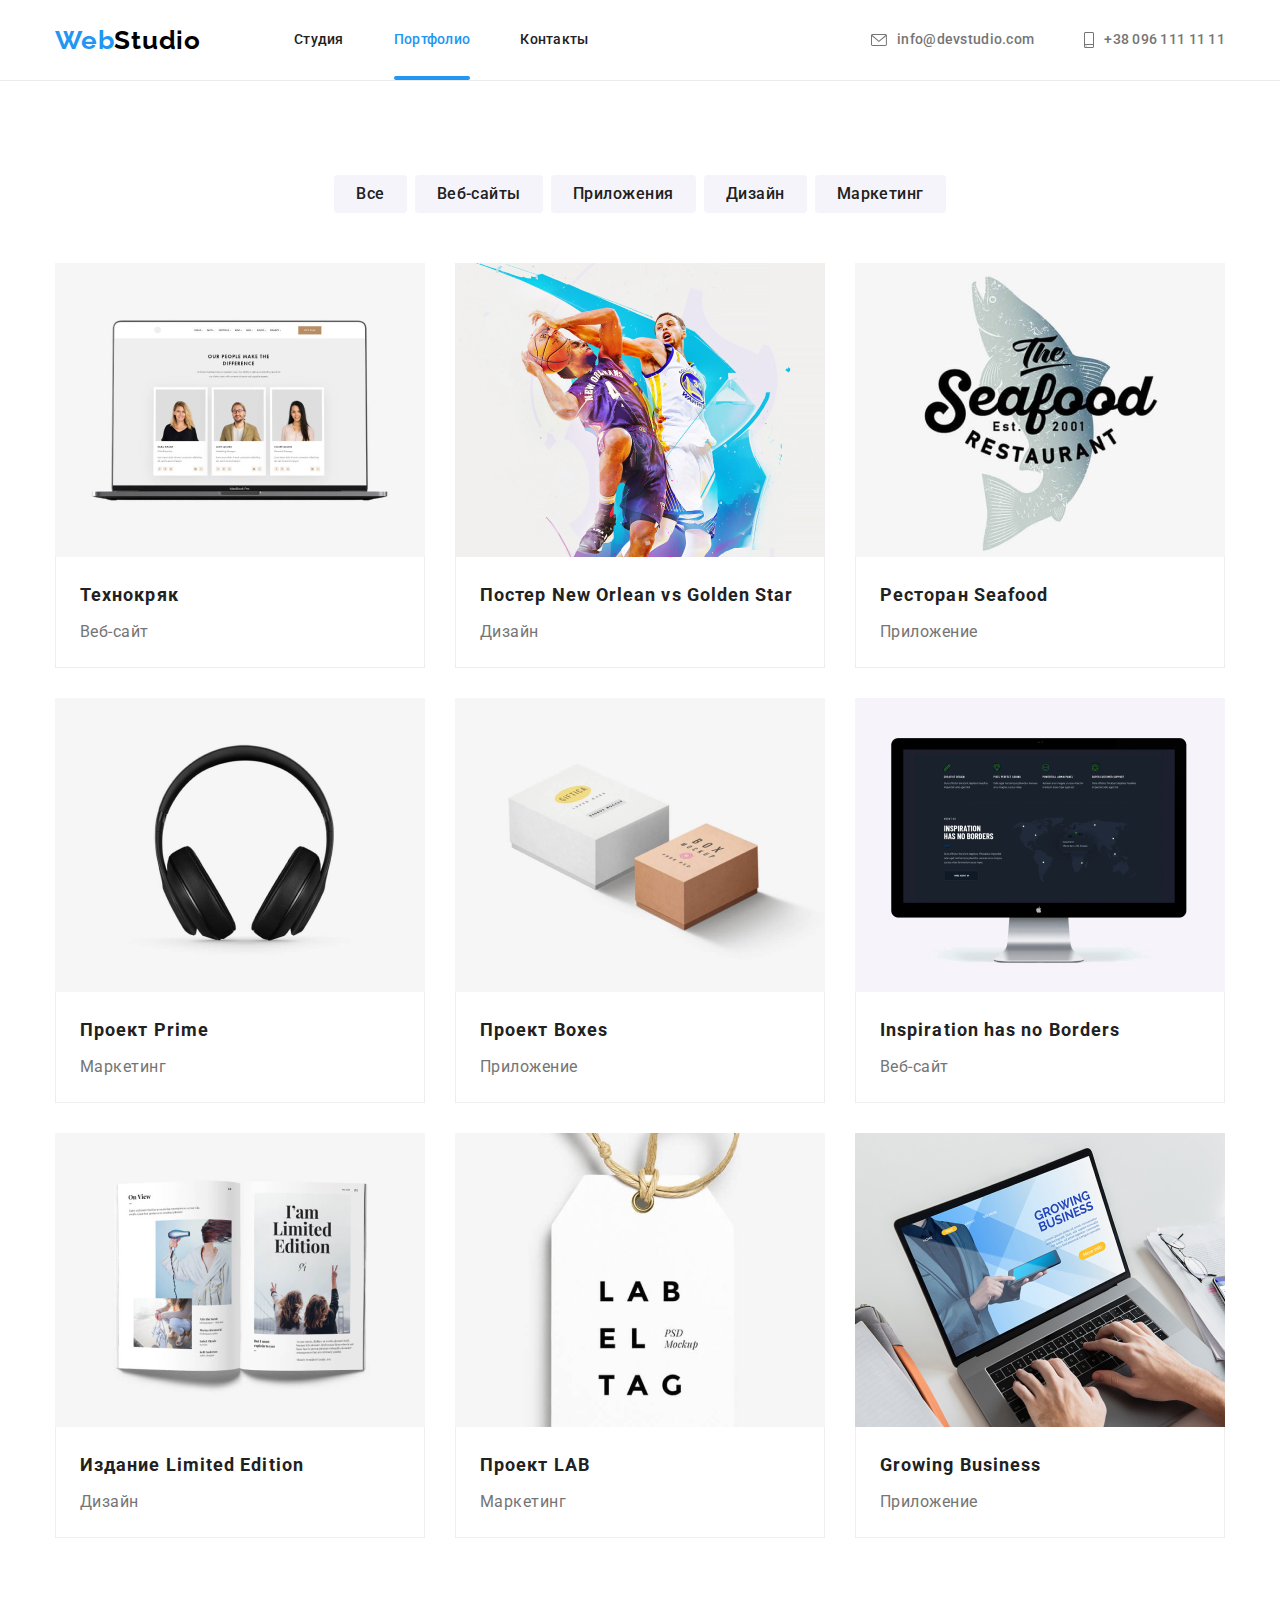
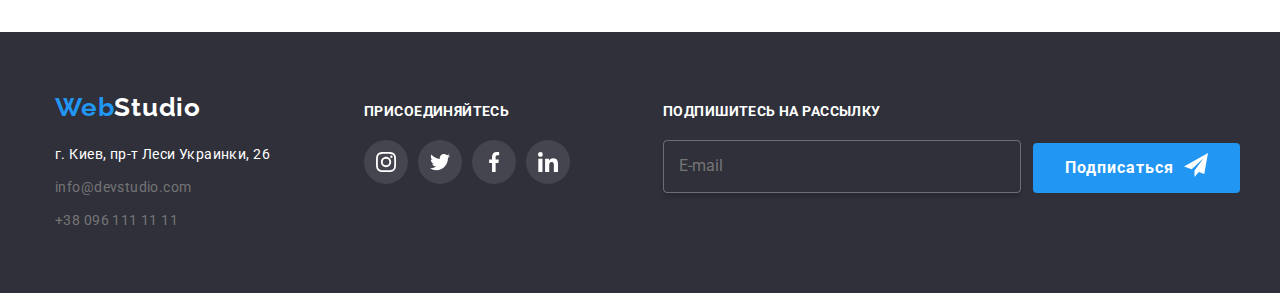
==== portfolio.html @ 4e0dc6c7 "додає файли проекту" ====
<!DOCTYPE html>
<html lang="ru">
<head>
    <meta charset="UTF-8">
    <meta http-equiv="X-UA-Compatible" content="IE=edge">
    <meta name="viewport" content="width=device-width, initial-scale=1.0">
    <title>Портфолио</title>
    <link rel="preconnect" href="https://fonts.gstatic.com">
    <link href="https://fonts.googleapis.com/css2?family=Raleway:wght@700&family=Roboto:wght@400;500;700;900&display=swap" rel="stylesheet">
    <link rel="stylesheet" href="https://cdnjs.cloudflare.com/ajax/libs/modern-normalize/0.6.0/modern-normalize.min.css"/>
    <link rel="stylesheet" href="./css/styles.css">
</head>
<body>
    <!-- Header -->
    <header class="page-header">
        <div class="container">
            <nav class="navigation">
                <a class="logo link" href="./index.html" ><span class="logo-accent">Web</span>Studio</a>
                <ul class="navigation-list list">
                    <li class="item"><a class="navigation-list-link link" href="./index.html" >Студия</a></li>
                    <li class="item"><a class="navigation-list-link link current" href="./portfolio.html" >Портфолио</a></li>
                    <li class="item"><a class="navigation-list-link link" href="#" >Контакты</a></li>
                </ul>
                
            </nav>
            <ul class="contacts-list list">
                <li class="contacts-list-item">
                    <a class="contacts-list-link link" href="mailto:info@devstudio.com" >
                    <svg class="contacts-list-link-icon" width="16px" height="12px">
                        <use href="./images/sprite.svg#icon-envelope"></use>
                    </svg>
                    info@devstudio.com
                    </a>
                </li>
                <li class="contacts-list-item">
                    
                    <a class="contacts-list-link link" href="tel:+380961111111" >
                        <svg class="contacts-list-link-icon" width="10px" height="16px">
                            <use href="./images/sprite.svg#icon-smartphone"></use>
                        </svg>
                        +38 096 111 11 11
                    </a>
                </li>
            </ul>
        </div>
    </header>
    <main>
        <!-- Portfolio -->
        <h1 class="visually-hidden">Портфолио</h1>
        <section class="section">
            <div class="container">
                <ul class="filter-list list">
                    <li class="item"><button class="filter-button" type="button">Все</button></li>
                    <li class="item"><button class="filter-button" type="button">Веб-сайты</button></li>
                    <li class="item"><button class="filter-button" type="button">Приложения</button></li>
                    <li class="item"><button class="filter-button" type="button">Дизайн</button></li>
                    <li class="item"><button class="filter-button" type="button">Маркетинг</button></li>
                </ul>
                <ul class="examples-list list">
                    <li class="examples-list-item">
                        <a href="#" class="example-list-link link">
                            <div class="examples-list-item-image-wraper">
                                <img  class="examples-list-item-image" src="./images/portfolio/tehno.jpg" alt="Экран ноутбука" width="370">
                                <p class="examples-list-item-overlay-text">
                                Технокряк это современная площадка распространения коронавируса. Компании используют эту платформу для цифрового шпионажа и атак на защищённые сервера конкурентов.
                                </p>
                            </div>
                            <div class="text-content">
                                <h2 class="examples-list-item-title">Технокряк</h2>
                                <p class="examples-list-item-text">Веб-сайт</p>
                            </div>
                        </a>
                    </li>
                    <li class="examples-list-item">
                        <a href="#" class="example-list-link link">
                            <div class="examples-list-item-image-wraper">
                                <img class="examples-list-item-image" src="./images/portfolio/poster.jpg" alt="ДВа баскетболиста" width="370">
                                <p class="examples-list-item-overlay-text">
                                    Технокряк это современная площадка распространения коронавируса. Компании используют эту платформу для цифрового шпионажа и атак на защищённые сервера конкурентов.
                                </p>
                            </div>   
                            <div class="text-content">
                                <h2 class="examples-list-item-title">Постер New Orlean vs Golden Star</h2>
                                <p class="examples-list-item-text">Дизайн</p>
                            </div>
                        </a>                         
                    </li>
                        <li class="examples-list-item">
                           <a href="#" class="example-list-link link">
                                <div class="examples-list-item-image-wraper">
                                    <img class="examples-list-item-image" src="./images/portfolio/seafood.jpg" alt="Логотип ресторана" width="370">
                                    <p class="examples-list-item-overlay-text">
                                        Технокряк это современная площадка распространения коронавируса. Компании используют эту платформу для цифрового шпионажа и атак на защищённые сервера конкурентов.
                                    </p>
                                </div>  
                                <div class="text-content">
                                    <h2 class="examples-list-item-title">Ресторан Seafood</h2>
                                    <p class="examples-list-item-text">Приложение</p>  
                                </div>
                           </a>
                        </li>
                        <li class="examples-list-item">
                           <a href="#" class="example-list-link link">
                                <div class="examples-list-item-image-wraper">
                                    <img class="examples-list-item-image" src="./images/portfolio/prime.jpg" alt="Наушники" width="370">
                                    <p class="examples-list-item-overlay-text">
                                        Технокряк это современная площадка распространения коронавируса. Компании используют эту платформу для цифрового шпионажа и атак на защищённые сервера конкурентов.
                                    </p>
                                </div>
                                <div class="text-content">
                                    <h2 class="examples-list-item-title">Проект Prime</h2>
                                    <p class="examples-list-item-text">Маркетинг</p>
                                </div>
                            </a>
                        </li>
                        <li class="examples-list-item">
                            <a href="#" class="example-list-link link">
                                <div class="examples-list-item-image-wraper">
                                    <img class="examples-list-item-image" src="./images/portfolio/boxes.jpg" alt="Две кробки" width="370">
                                    <p class="examples-list-item-overlay-text">
                                        Технокряк это современная площадка распространения коронавируса. Компании используют эту платформу для цифрового шпионажа и атак на защищённые сервера конкурентов.
                                    </p>
                                </div>
                                <div class="text-content">
                                    <h2 class="examples-list-item-title">Проект Boxes</h2>
                                    <p class="examples-list-item-text">Приложение</p>    
                                </div>
                            </a>
                        </li>
                        <li class="examples-list-item">
                            <a href="#" class="example-list-link link">
                                <div class="examples-list-item-image-wraper">
                                    <img class="examples-list-item-image" src="./images/portfolio/inspiration.jpg" alt="Монитор компютера" width="370">
                                    <p class="examples-list-item-overlay-text">
                                        Технокряк это современная площадка распространения коронавируса. Компании используют эту платформу для цифрового шпионажа и атак на защищённые сервера конкурентов.
                                    </p>
                                </div>
                                <div class="text-content">
                                    <h2 class="examples-list-item-title" lang="en">Inspiration has no Borders</h2>
                                    <p class="examples-list-item-text">Веб-сайт</p>  
                                </div>
                           </a>
                        </li>
                        <li class="examples-list-item">
                            <a href="#" class="example-list-link link">
                                <div class="examples-list-item-image-wraper">
                                    <img class="examples-list-item-image" src="./images/portfolio/limited.jpg" alt="Открытый журнал" width="370">
                                    <p class="examples-list-item-overlay-text">
                                    Технокряк это современная площадка распространения коронавируса. Компании используют эту платформу для цифрового шпионажа и атак на защищённые сервера конкурентов.
                                    </p>
                                </div>    
                            <div class="text-content">
                                <h2 class="examples-list-item-title">Издание Limited Edition</h2>
                                <p class="examples-list-item-text">Дизайн</p>   
                            </div>
                           </a>
                        </li>
                        <li class="examples-list-item">
                            <a href="" class="example-list-link link">
                                <div class="examples-list-item-image-wraper">
                                    <img class="examples-list-item-image" src="./images/portfolio/lab.jpg" alt="Бирка" width="370">
                                    <p class="examples-list-item-overlay-text">
                                        Технокряк это современная площадка распространения коронавируса. Компании используют эту платформу для цифрового шпионажа и атак на защищённые сервера конкурентов.
                                    </p>
                                </div>
                            <div class="text-content">
                                <h2 class="examples-list-item-title">Проект LAB</h2>
                                <p class="examples-list-item-text">Маркетинг</p>    
                            </div>
                            </a>
                        </li>
                        <li class="examples-list-item">
                            <a href="#" class="example-list-link link">
                                <div class="examples-list-item-image-wraper">
                                    <img class="examples-list-item-image" src="./images/portfolio/growing.jpg" alt="Человек работает на ноутбуке" width="370">
                                    <p class="examples-list-item-overlay-text">
                                        Технокряк это современная площадка распространения коронавируса. Компании используют эту платформу для цифрового шпионажа и атак на защищённые сервера конкурентов.
                                    </p>
                                </div>
                                <div class="text-content">
                                    <h2 class="examples-list-item-title" lang="en">Growing Business</h2>
                                    <p class="examples-list-item-text">Приложение</p>  
                                </div>
                            </a>
                        </li>
                </ul> 
            </div>
        </section>
    </main>
<!-- Footer -->
<footer class="footer">
    <div class="container">
        <div class="footer-address">
            <a class="logo link" href="./index.html" ><span class="logo-accent">Web</span>Studio</a>
            <address class="contact-information">
                <ul class="contact-information-list list">
                    <li class="item"><a class="contact-information-list-link address link" href="https://goo.gl/maps/SBPvkcsHBhy8aDbb7" target="_blank" rel="noopener noreferrer">г. Киев, пр-т Леси Украинки, 26</a></li>
                    <li class="item"><a class="contact-information-list-link link" href="mailto:info@devstudio.com" >info@devstudio.com</a></li>
                    <li class="item"><a class="contact-information-list-link link" href="tel:+380961111111" >+38 096 111 11 11</a></li>
                </ul>
            </address>
        </div>
    <div class="footer-social">
        <h2 class="footer-social-header">присоединяйтесь</h2>
        <ul class="footer-social-list list">
            <li class="footer-social-list-item">
                <a class="footer-social-list-item-link" href="#">
                    <svg class="footer-social-list-item-link-icon" width="20" height="20">
                        <use href="./images/sprite.svg#icon-instagram"></use>
                    </svg>
                </a>
            </li>
            <li class="footer-social-list-item">
                <a class="footer-social-list-item-link" href="#">
                    <svg class="footer-social-list-item-link-icon" width="20" height="20">
                        <use href="./images/sprite.svg#icon-twitter"></use>
                    </svg>
                </a>
            </li>
            <li class="footer-social-list-item">
                <a class="footer-social-list-item-link" href="#">
                    <svg class="footer-social-list-item-link-icon" width="20" height="20">
                        <use href="./images/sprite.svg#icon-facebook"></use>
                    </svg>
                </a>
            </li>
            <li class="footer-social-list-item">
                <a class="footer-social-list-item-link" href="#">
                    <svg class="footer-social-list-item-link-icon" width="20" height="20">
                        <use href="./images/sprite.svg#icon-linkedin"></use>
                    </svg>
                </a>
            </li>
        </ul>
    </div>
    <form class="footer-form">
        <div class="footer-form-field">
            <label class="footer-form-label">
                <span class="footer-form-label-text">
                    Подпишитесь на рассылку
                </span>
                <input class="footer-form-input" type="text" name="subscribe" placeholder="E-mail">
            </label>
        </div>
        <button class="modal-btn" type="submit">
            <span class="footer-form-btn-text">
                Подписаться
            </span>
            <svg class="footer-form-btn-icon" width="24" height="24">
                <use href="./images/sprite.svg#icon-send"></use>
            </svg>
        </button>
    </form>
    </div>
</footer>
</body>
</html>
---- css/styles.css ----
/* accent color #2196F3  */
/* headings color #212121 */
/* main text color #757575 */
/* secondary background color #F5F4FA */
/* primary background color #FFFFFF */
/* logo font Raleway  700
Oleo Script 400 */
/* main font Roboto */
/* font weight 400, 500, 700, 900 */
/* font-family: 'Raleway', sans-serif;
font-family: 'Roboto', sans-serif; */
/* button hover color #188CE8 */
:root {
    --background-color: #FFFFFF;
    --secondary-background-color: #F5F4FA;
    --main-text-color: #757575;
    --secondary-text-color: #212121;
    --accent-color: #2196F3;
    --footer-color: #2F303A;
    --filter-button-color: #F5F4FA;
    --button-accent-color: #188CE8;
    --logo-black-color: #000000;
    --header-border-color: #ECECEC;
    --portfolio-border-color: #EEEEEE;
    --social-links-color: #AFB1B8;
    --main-font: "Roboto", sans-serif;
    --logo-font: "Raleway", sans-serif;
    --transiton-function: cubic-bezier(0.4, 0, 0.2, 1);
    --transition-time: 250ms;
}

h1,
h2,
h3,
h4,
h5,
h6,
p {
  margin-top: 0;
  margin-bottom: 0;
}

ul,
ol {
  margin-top: 0;
  margin-bottom: 0;
  padding-left: 0;
}

.list {
    list-style: none;
}

.link {
    text-decoration: none;
}

body {
    background-color: var(--background-color);
    color: var(--main-text-color);
    font-family: var(--main-font);
}

.container {
    margin-left: auto;
    margin-right: auto;
    width: 1200px;
    padding-left: 15px;
    padding-right: 15px;
}

.visually-hidden {
    position: absolute;
    width: 1px;
    height: 1px;
    margin: -1px;
    border: 0;
    padding: 0;
    
    white-space: nowrap;
    clip-path: inset(100%);
    clip: rect(0 0 0 0);
    overflow: hidden;
  }
 
/* ============= COMPONENTS ============= */

.section-title {
    color: var(--secondary-text-color);
    font-family: Roboto;
    font-size: 36px;
    line-height: 1.17;
    letter-spacing: 0.03em;
    text-align: center;
 }

 .section {
     padding-top: 94px;
     padding-bottom: 94px;
 }

/* ============= END COMPONENTS ============= */

/* ============= HEADER ============= */

.page-header {
    border-bottom: 1px solid var(--header-border-color);
}

.page-header > .container {
    display:flex;
    align-items: center;
}

.page-header .navigation {
    display: flex;
    align-items: center;
}

.logo {
    margin-right: 93px;

    color: var(--logo-black-color);
    font-family: var(--logo-font);
    font-size: 26px;
    font-weight: 700;
    line-height: 1.19;
    letter-spacing: 0.03em;
}

.logo-accent {
    color: var(--accent-color);
}

.navigation-list {
    display: flex;
}

.navigation-list > .item:not(:last-child) {
    margin-right: 50px;
}

.navigation-list-link {
    position: relative;
    display: block;
    padding-top: 32px;
    padding-bottom: 32px;

    color:var(--secondary-text-color);

    font-size: 14px;
    font-weight: 500;
    line-height: 1.14;
    letter-spacing: 0.02em;

    transition: color var(--transition-time) var(--transiton-function);
}

.navigation-list-link.current {
    color: var(--accent-color);
}

.navigation-list-link.current::after {
    content: "";
    position: absolute;
    bottom: 0;
    display: block;
    width: 100%; 
    height: 4px;
    border-radius: 2px;

    background-color: var(--accent-color);
}

.navigation-list-link:hover,
.navigation-list-link:focus {
    color: var(--accent-color);
}

.contacts-list {
    display: flex;
    margin-top: 32px;
    margin-bottom: 32px;
    margin-left: auto;
}

.contacts-list-item:not(:last-child) {
    margin-right: 50px;

    color: var(--main-text-color);
}

.contacts-list-link-icon {
    margin-right: 10px;
    
    fill: currentColor;
}


.contacts-list-link {
    display: flex;
    align-items: center;
    justify-content: center;

    color: var(--main-text-color);
    font-size: 14px;
    font-weight: 500;
    line-height: 1.14;
    letter-spacing: 0.02em; 

    transition: color var(--transition-time) var(--transiton-function);
}

.contacts-list-link:hover,
.contacts-list-link:focus {
    color: var(--accent-color);
}

/* ============= END HEADER ============= */

/* ============= HERO ============= */

.hero {
    padding-top: 200px;
    padding-bottom: 200px;
    height: 600px;
    max-width: 1600px;
    margin-left: auto;
    margin-right: auto;
    
    background-image: linear-gradient(
        to right,
        rgba(47, 48, 58, 0.4),
        rgba(47, 48, 58, 0.4)
        ),
        url(../images/hero.jpg);
    background-position: center;
    background-color: rgba(196, 196, 196, 1);
    background-size: cover;
    text-align: center;
}

.hero-title {
    margin-bottom: 30px;

    text-transform: uppercase;
    color: var(--background-color);
    font-size: 44px;
    font-weight: 900;
    line-height: 1.36;
    letter-spacing: 0.06em;
}

.modal-btn {
    border: 0;
    border-radius: 4px;
    padding: 10px 32px;
    min-width: 200px;

    color: var(--background-color);
    background-color: var(--accent-color);
    font-family: var(--main-font);
    font-size: 16px;
    font-weight: 700;
    line-height: 1.88;
    letter-spacing: 0.06em;
    text-align: center;
 
    cursor: pointer;

    transition: background-color var(--transition-time) var(--transiton-function);
}

.modal-btn:hover,
.modal-btn:focus {
    background-color: var(--button-accent-color); 
}

/* ============= END HERO ============= */

/* ============= VALUES ============= */

.values {
    padding-top: 125px;
}

.values-list {
    display: flex;
}

.values-list > .item:not(:last-child) {
    margin-right: 30px;
}

.value-list-item-icon-block {
    display: flex;
    align-items: center;
    justify-content: center;
    width: 270px;
    height: 120px;
    margin-bottom: 30px;
    border-radius: 4px;

    background-color: var(--secondary-background-color);
}

.values-list-title {
    margin-bottom: 10px;

    color: var(--secondary-text-color);
    font-size: 14px;
    line-height: 1.14;
    letter-spacing: 0.03em;
}

.values-list-text {
    font-size: 14px;
    line-height: 1.71;
    letter-spacing: 0.03em;
}

/* ============= END VALUES ============= */

/* ============= ACTIVITY ============= */
.activity {
    padding-top: 0;
}

.activity .section-title {
    margin-bottom: 50px;
}

.activity-list {
    display:flex;
}

.activity-list > .item {
    position: relative;
} 

.activity-list > .item:not(:last-child) {
    margin-right: 30px;
}

.activity .image {
    display: block;
}

.activity-list-item-text-container {
    position: absolute;
    bottom: 0;
    display: flex;
    align-items: center;
    justify-content: center;
    width: 100%;
    height: 70px;

    background-color: rgba(47, 48, 58, 0.8);
}

.activity-list-item-text {
    color: var(--background-color);
    font-size: 14px;
    font-weight: 700;
    line-height: 1.14em;
    letter-spacing: 0.03em;
    text-align: center;
    text-transform: uppercase;
}

/* ============= END ACTIVITY ============= */

/* ============= TEAM ============= */

.team {
    background-color: var(--secondary-background-color);
}

.team  .section-title {
    margin-bottom: 50px;
}

.team-list {
    display: flex;
}

.team-list-item {
    border-radius: 0px 0px 4px 4px;
    background-color: var(--background-color);

    box-shadow: 0px 1px 3px rgba(0, 0, 0, 0.12), 0px 1px 1px rgba(0, 0, 0, 0.14), 0px 2px 1px rgba(0, 0, 0, 0.2);
}

.team-list-item .text-content {
    padding: 30px 32px;
}

.team-list-item:not(:last-child) {
    margin-right: 30px;
}

.team-list-item-image {
    display: block;
}

.team-list-item-title {
    margin-bottom: 10px;

    color: var(--secondary-text-color);
    font-size: 16px;
    font-weight: 500;
    line-height: 1.19;
    letter-spacing: 0.03em;
    text-align: center;
}

.team-list-item-text {
    margin-bottom: 16px;

    font-size: 16px;
    line-height: 1.19;
    letter-spacing: 0.03em;
    text-align: center;
}

.social-list {
    display: flex;
    justify-content: space-between;
}

.social-list-item-link {
    display: flex;
    align-items: center;
    justify-content: center;
    width: 44px;
    height: 44px;
    border-radius: 50%;

    background-color: var(--background-color);

    transition: background-color var(--transition-time) var(--transiton-function);
}

.social-list-item-link:hover,
.social-list-item-link:focus {
    background-color: var(--accent-color);
}

.social-list-item-link-icon {
    fill: var(--social-links-color);

    transition: fill var(--transition-time) var(--transiton-function);
}

.social-list-item-link:hover .social-list-item-link-icon,
.social-list-item-link:focus .social-list-item-link-icon {
    fill: var(--background-color);
}

/* ============= END TEAM ============= */

/* ============= CUSTOMERS ============= */

.customers .section-title {
    margin-bottom: 50px;
}

.customers-list {
    display: flex;

}

.customers-list-item:not(:last-child) {
    margin-right: 30px;
}

.customers-list-item-link {
    display: flex;
    align-items: center;
    justify-content: center;
    width: 170px;
    height: 92px;
    border: 1px solid var(--social-links-color);
    border-radius: 4px;

    transition: border var(--transition-time) var(--transiton-function);
}

.customers-list-item-link:hover,
.customers-list-item-link:focus {
    border: 1px solid var(--accent-color);
}

.customers-list-item-link-icon {
    fill:var(--social-links-color);

    transition: fill var(--transition-time) var(--transiton-function);
}

.customers-list-item-link:hover .customers-list-item-link-icon,
.customers-list-item-link:focus .customers-list-item-link-icon {
    fill:var(--accent-color);
}

/* ============= END CUSTOMERS ============= */

/* ============= PORTFOLIO ============= */

.filter-list {
    display: flex;
    justify-content: center;
    margin-bottom: 50px;
}

.filter-list > .item:not(:last-child) {
    margin-right: 8px;
}

.filter-button {
    padding: 6px 22px;
    border: 0px;
    border-radius: 4px;

    font-family: var(--main-font);
    color: var(--secondary-text-color);
    background-color: var(--filter-button-color);
    box-shadow: none;
    font-size: 16px;
    font-weight: 500;
    line-height: 1.63;
    letter-spacing: 0.03em;
    text-align: center;
    cursor:pointer;

    transition: color .examples-list-item-overlay,
    background-color var(--transition-time) var(--transiton-function),
    box-shadow var(--transition-time) var(--transiton-function);
}

.filter-button:hover,
.filter-button:focus {
    color: var(--background-color);
    background-color: var(--accent-color);
    box-shadow: 0px 2px 2px 0px rgba(0, 0, 0, 0.12),
    0px 1px 2px 0px rgba(0, 0, 0, 0.08),
    0px 3px 1px 0px rgba(0, 0, 0, 0.1);
}

.examples-list {
    display: flex;
    flex-wrap: wrap;
    margin: -15px;
}

.examples-list-item {
    margin: 15px;
    box-shadow: none;
    /* flex-basis: calc((100%-60px)/3); */

    transition: box-shadow var(--transition-time) var(--transiton-function);
}

.examples-list-item:hover,
.examples-list-item:focus {
    box-shadow: 1px 4px 6px 0px rgba(0, 0, 0, 0.16),
    0px 4px 4px 0px rgba(0, 0, 0, 0.06),
    0px 1px 1px 0px rgba(0, 0, 0, 0.12);
}

.examples-list-item:hover .examples-list-item-overlay-text,
.examples-list-item:focus .examples-list-item-overlay-text {
    transform:translateY(0);
}

.example-list-link {
    color:inherit;
}

.examples-list-item-image-wraper {
    position: relative;

    overflow: hidden;
}

.examples-list-item .text-content {
    padding: 20px 24px;
    border-right: 1px solid var(--portfolio-border-color);
    border-bottom: 1px solid var(--portfolio-border-color);
    border-left: 1px solid var(--portfolio-border-color); 
}

.examples-list-item-image {
    display: block;
}

.examples-list-item-title {
    margin-bottom: 4px;

    color: var(--secondary-text-color);
    font-size: 18px;
    line-height: 2;
    letter-spacing: 0.06em;
}

.examples-list-item-text {
    font-size: 16px;
    line-height: 1.88;
    letter-spacing: 0.03em;
 }

 .examples-list-item-overlay {
     position: absolute;
     right: 0;
     bottom: 0;
     height: 100%;
     width:100%;
     padding:63px 24px;

     background-color: rgba(33, 150, 243, 0.9);
     ;

     transform: translateY(100%);

     transition: transform var(--transition-time) var(--transiton-function);
 }

 .examples-list-item-overlay-text {
    position: absolute;
    right: 0;
    bottom: 0;
    height: 100%;
    width:100%;
    padding-top: 63px;
    padding-left: 24px;
    padding-right: 24px;
    overflow: auto;

    color: var(--background-color);
    font-size: 18px;
    line-height: 1.56em;
    letter-spacing: 0.03em;
    background-color: rgba(33, 150, 243, 0.9);

    transform: translateY(100%);
    transition: transform var(--transition-time) var(--transiton-function);
 }

/* ============= END PORTFOLIO ============= */

/* ============= FOOTER ============= */

.footer {
    padding-top: 60px;
    padding-bottom: 60px;

    background-color: var(--footer-color);
}

.footer .logo {
    display: block;
    margin-bottom: 20px;

    color: var(--background-color);
}

.contact-information-list > .item.item:not(:last-child) {
    margin-bottom: 9px;
}

.contact-information-list-link {
    color: var(--main-text-color);
    font-style: normal;
    font-size: 14px;
    line-height: 1.71;
    letter-spacing: 0.03em;

    /* check */
    transition: color var(--transition-time) var(--transiton-function);
}

.contact-information-list-link.address {
    color: var(--background-color);
}

.contact-information-list-link:hover,
.contact-information-list-link:focus {
    color: var(--accent-color);
}

.footer > .container {
    display: flex;
    align-items: baseline;
}

.footer-address {
    margin-right: 70px;
}

.footer-social { 
    margin-right: 93px;
}

.footer-social-header{
    margin-bottom: 20px;

    font-family: var(--main-font);
    font-family: Roboto;
    font-size: 14px;
    line-height: 1.14em;
    letter-spacing: 0.03em;
    color: var(--background-color);

    text-transform: uppercase;
}

.footer-social-list {
    display: flex;
}

.footer-social-list-item:not(:last-child) {
    margin-right: 10px;
}

.footer-social-list-item-link {
    display: flex;
    align-items: center;
    justify-content: center;
    width: 44px;
    height: 44px;
    border-radius: 50%;

    background-color: rgba(255, 255, 255, 0.1);

    transition: background-color var(--transition-time) var(--transiton-function);
}

.footer-social-list-item-link:hover,
.footer-social-list-item-link:active {
    background-color: var(--accent-color);
}

.footer-social-list-item-link-icon {
    fill: var(--background-color);
}

.footer-form {
    display: flex;
    align-items: flex-end;
}

.footer-form-field {
    margin-right: 12px;
}

.footer-form-label-text {
    display: block;
    margin-bottom: 20px;

    color: var(--background-color);
    font-family: inherit;
    font-size: 14px;
    font-weight: 700;
    line-height: 1.14em;
    letter-spacing: 0.03em;
    text-transform: uppercase;
}

.footer-form-input {
    color: rgba(255, 255, 255, 0.6);
    display: block;
    width: 358px;
    border: 1px solid rgba(255, 255, 255, 0.3);
    border-radius: 4px;
    padding: 16px 15px;

    box-shadow: 0px 4px 4px 0px rgba(0, 0, 0, 0.15);

    background-color: rgba(33, 150, 243, 0);
}

.footer-form-input:placeholder {
    color: rgba(255, 255, 255, 0.6);

    font-family: inherit;
    font-size: 16px;
    font-weight: 400;
    line-height: 1.25em;
    letter-spacing: 0.03em;
}

.footer-form .modal-btn {
    display: flex;
}

.footer-form-btn-text {
    margin-right: 10px;
}

.footer-form-btn-icon {
    fill: var(--background-color);
}


/* ============= END FOOTER ============= */

/* ============= BACKDROP ============= */
.backdrop {
    
    position: fixed;
    bottom: 0;
    right: 0;
    width: 100%;
    height: 100%;

    background-color: rgba(0, 0, 0, 0.2);
    opacity: 1;

    transition: opacity var(--transition-time) var(--transiton-function),
    visibility var(--transition-time) var(--transiton-function);
}

.backdrop.is-hidden {
    opacity: 0;
    visibility: hidden;
    pointer-events: none;
}

.backdrop.is-hidden .modal {
    transform: translate(50%, 50%) scale(1.1);
}

.modal {
    position: absolute;
    bottom: 50%;
    right: 50%;
    height: 581px;
    width: 528px;
    border-radius: 4px;
    padding: 40px;

    background: var(--background-color);

    transform: translate(50%, 50%) scale(1); 
    transition: transform var(--transition-time) var(--transiton-function);
}

.modal-close-btn {
    position: absolute;
    top: 8px;
    right: 8px;
    display: flex;
    align-items: center;
    justify-content: center;
    height: 30px;
    width: 30px;
    border-radius: 50%;
    cursor: pointer;

    background-color: var(--background-color);
    border: 1px solid rgba(0, 0, 0, 0.1);
}

.modal-close-btn-icon {
    fill: var(--logo-black-color);
    transition: fill var(--transition-time) var(--transiton-function);
}

.modal-close-btn:hover .modal-close-btn-icon,
.modal-close-btn:focus .modal-close-btn-icon {
    fill:var(--accent-color);
}

.modal-title {
    margin-bottom: 12px;

    font-size: 20px;
    line-height: 1.15em;
    letter-spacing: 0.03em;
    text-align: center;
    color: var(--secondary-text-color);
}

.modal-form {
    display: flex;
    flex-direction: column;
}

.modal-form-field:not(:last-child) {
    margin-bottom: 10px;
}

.modal-form-field:last-child {
    margin-bottom: 20px;
}

.modal-form-label {
    margin-bottom: 4px;

    color: var(--main-text-color);
    font-size: 12px;
    line-height: 1.17em;
    letter-spacing: 0.01em;
}

.modal-form-input-wrapper {
    position: relative;
}


.modal-form-field-icon {
    position: absolute;
    left: 12px;
    top: 50%;
    transform: translateY(-50%);

    fill: #212121;

    transition: fill var(--transition-time) var(--transiton-function);
}

.modal-form-input {
    width: 100%;
    height: 40px; 
    border: 1px solid rgba(33, 33, 33, 0.2);
    border-radius: 4px;
    padding-left: 42px;
    transition: border var(--transition-time) var(--transiton-function);
}

.modal-form-input:focus {
    border: 1px solid var(--accent-color);
    outline: none;
}

.modal-form-input:focus + .modal-form-field-icon {
    fill: var(--accent-color);
}

.modal-form-message {
    resize: none;
    width: 100%;
    height: 120px;
    border: 1px solid rgba(33, 33, 33, 0.2);
    border-radius: 4px;
    padding: 12px 16px;

    transition: border var(--transition-time) var(--transiton-function);
}

.modal-form-message::placeholder {
    font-size: 14px;
    line-height: 1.14em;
    letter-spacing: 0.01em;
}

.modal-form-message:focus {
    border: 1px solid var(--accent-color);
    outline: none;
}

.modal-form-checkbox-field {
    margin-bottom: 20px;
}

.modal-form-checkbox-label {
    font-size: 14px;
    line-height: 1.71em;
    letter-spacing: 0.03em;
}


.modal-form-checkbox-label::before {
    content: "";
    display: inline-block;
    vertical-align: middle;
    width: 16px;
    height: 15px;
    border: 2px solid var(--secondary-text-color);
    border-radius: 4px;
    margin-right: 7px;

    transition: border var(--transition-time) var(--transiton-function);
}

.modal-form-input-checkbox:focus + .modal-form-checkbox-label::before {
    border: 2px solid var(--accent-color);
}

.modal-form-checkbox-label-link {
    color: var(--accent-color);
    font-size: inherit;
    line-height: inherit;
    letter-spacing: inherit;
}

.modal-form-input-checkbox:checked + .modal-form-checkbox-label::before {
    border: none;
    background-color: var(--accent-color);
    background-image: url(../images/icon-check.svg);
}

.modal-form > .modal-btn {
    align-self: center;
}




/* ============= END BACKDROP ============= */
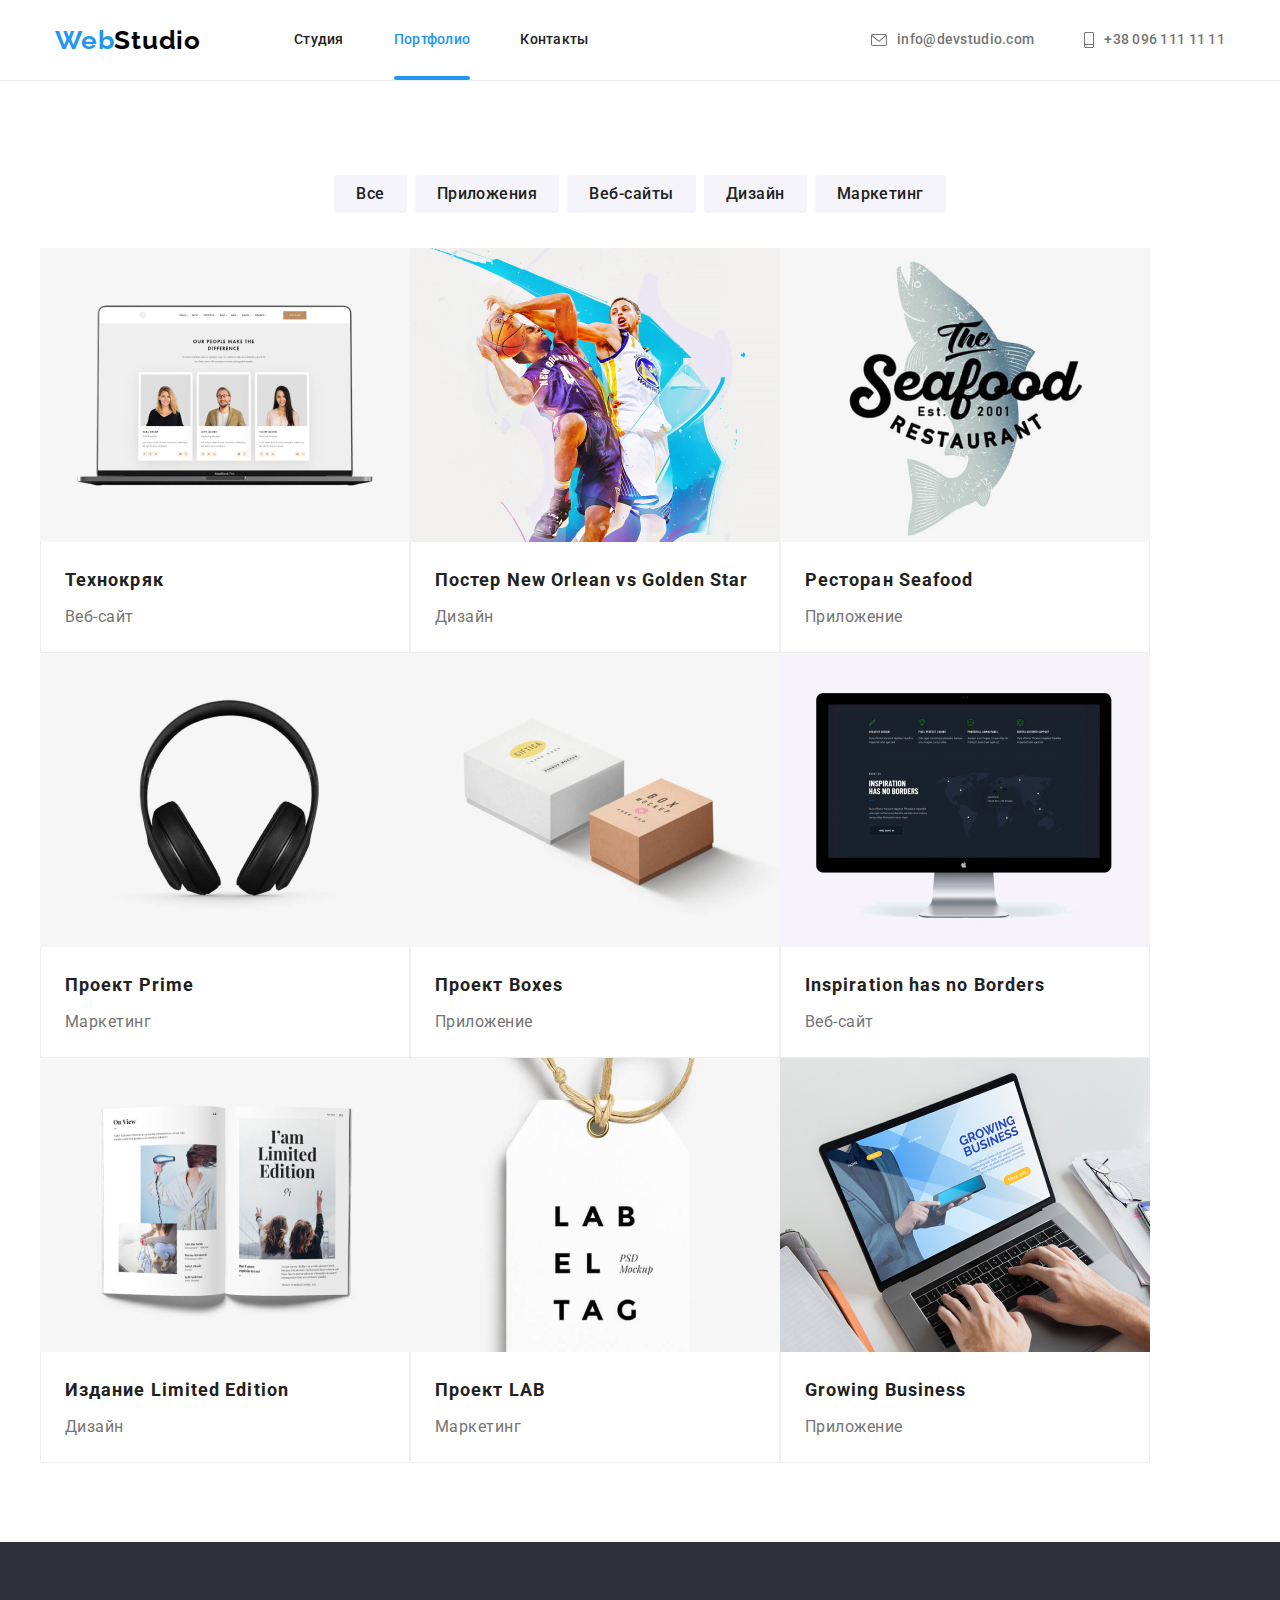
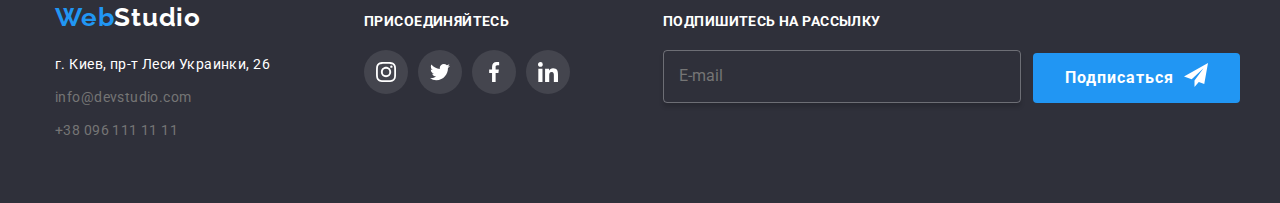
==== commit faa23e37: "додає назви класів за методологією ВЕМ" ====
--- a/portfolio.html
+++ b/portfolio.html
@@ -8,34 +8,34 @@
     <link rel="preconnect" href="https://fonts.gstatic.com">
     <link href="https://fonts.googleapis.com/css2?family=Raleway:wght@700&family=Roboto:wght@400;500;700;900&display=swap" rel="stylesheet">
     <link rel="stylesheet" href="https://cdnjs.cloudflare.com/ajax/libs/modern-normalize/0.6.0/modern-normalize.min.css"/>
-    <link rel="stylesheet" href="./css/styles.css">
+    <link rel="stylesheet" href="./css/main.min.css">
 </head>
 <body>
     <!-- Header -->
-    <header class="page-header">
+    <header class="header">
         <div class="container">
-            <nav class="navigation">
-                <a class="logo link" href="./index.html" ><span class="logo-accent">Web</span>Studio</a>
-                <ul class="navigation-list list">
-                    <li class="item"><a class="navigation-list-link link" href="./index.html" >Студия</a></li>
-                    <li class="item"><a class="navigation-list-link link current" href="./portfolio.html" >Портфолио</a></li>
-                    <li class="item"><a class="navigation-list-link link" href="#" >Контакты</a></li>
+            <nav class="header__navigation">
+                <a class="logo link" href="./index.html" ><span class="logo__accent">Web</span>Studio</a>
+                <ul class="menu list">
+                    <li class="menu__item"><a class="menu__link link" href="./index.html" >Студия</a></li>
+                    <li class="menu__item"><a class="menu__link link menu_current" href="./portfolio.html" >Портфолио</a></li>
+                    <li class="menu__item"><a class="menu__link link" href="#" >Контакты</a></li>
                 </ul>
                 
             </nav>
-            <ul class="contacts-list list">
-                <li class="contacts-list-item">
-                    <a class="contacts-list-link link" href="mailto:info@devstudio.com" >
-                    <svg class="contacts-list-link-icon" width="16px" height="12px">
+            <ul class="contacts header__contacts list">
+                <li class="contacts__item">
+                    <a class="contacts__link link" href="mailto:info@devstudio.com" >
+                    <svg class="contacts__icon" width="16px" height="12px">
                         <use href="./images/sprite.svg#icon-envelope"></use>
                     </svg>
                     info@devstudio.com
                     </a>
                 </li>
-                <li class="contacts-list-item">
+                <li class="contacts__item">
                     
-                    <a class="contacts-list-link link" href="tel:+380961111111" >
-                        <svg class="contacts-list-link-icon" width="10px" height="16px">
+                    <a class="contacts__link link" href="tel:+380961111111" >
+                        <svg class="contacts__icon" width="10px" height="16px">
                             <use href="./images/sprite.svg#icon-smartphone"></use>
                         </svg>
                         +38 096 111 11 11
@@ -49,137 +49,137 @@
         <h1 class="visually-hidden">Портфолио</h1>
         <section class="section">
             <div class="container">
-                <ul class="filter-list list">
-                    <li class="item"><button class="filter-button" type="button">Все</button></li>
-                    <li class="item"><button class="filter-button" type="button">Веб-сайты</button></li>
-                    <li class="item"><button class="filter-button" type="button">Приложения</button></li>
-                    <li class="item"><button class="filter-button" type="button">Дизайн</button></li>
-                    <li class="item"><button class="filter-button" type="button">Маркетинг</button></li>
+                <ul class="filter list">
+                    <li class="filter__item"><button class="filter__button" type="button">Все</button></li>
+                    <li class="filter__item"><button class="filter__button" type="button">Приложения</button></li>
+                    <li class="filter__item"><button class="filter__button" type="button">Веб-сайты</button></li>
+                    <li class="filter__item"><button class="filter__button" type="button">Дизайн</button></li>
+                    <li class="filter__item"><button class="filter__button" type="button">Маркетинг</button></li>
                 </ul>
-                <ul class="examples-list list">
-                    <li class="examples-list-item">
-                        <a href="#" class="example-list-link link">
-                            <div class="examples-list-item-image-wraper">
-                                <img  class="examples-list-item-image" src="./images/portfolio/tehno.jpg" alt="Экран ноутбука" width="370">
-                                <p class="examples-list-item-overlay-text">
+                <ul class="examples list">
+                    <li class="card">
+                        <a href="#" class="card__link link">
+                            <div class="card__wraper">
+                                <img  class="card__image" src="./images/portfolio/tehno.jpg" alt="Экран ноутбука" width="370">
+                                <p class="card__overlay">
                                 Технокряк это современная площадка распространения коронавируса. Компании используют эту платформу для цифрового шпионажа и атак на защищённые сервера конкурентов.
                                 </p>
                             </div>
-                            <div class="text-content">
-                                <h2 class="examples-list-item-title">Технокряк</h2>
-                                <p class="examples-list-item-text">Веб-сайт</p>
+                            <div class="card__content">
+                                <h2 class="card__title">Технокряк</h2>
+                                <p class="card__text">Веб-сайт</p>
                             </div>
                         </a>
                     </li>
-                    <li class="examples-list-item">
-                        <a href="#" class="example-list-link link">
-                            <div class="examples-list-item-image-wraper">
-                                <img class="examples-list-item-image" src="./images/portfolio/poster.jpg" alt="ДВа баскетболиста" width="370">
-                                <p class="examples-list-item-overlay-text">
+                    <li class="card">
+                        <a href="#" class="card__link link">
+                            <div class="card__wraper">
+                                <img class="card__image" src="./images/portfolio/poster.jpg" alt="ДВа баскетболиста" width="370">
+                                <p class="card__overlay">
                                     Технокряк это современная площадка распространения коронавируса. Компании используют эту платформу для цифрового шпионажа и атак на защищённые сервера конкурентов.
                                 </p>
                             </div>   
-                            <div class="text-content">
-                                <h2 class="examples-list-item-title">Постер New Orlean vs Golden Star</h2>
-                                <p class="examples-list-item-text">Дизайн</p>
+                            <div class="card__content">
+                                <h2 class="card__title">Постер New Orlean vs Golden Star</h2>
+                                <p class="card__text">Дизайн</p>
                             </div>
                         </a>                         
                     </li>
-                        <li class="examples-list-item">
-                           <a href="#" class="example-list-link link">
-                                <div class="examples-list-item-image-wraper">
-                                    <img class="examples-list-item-image" src="./images/portfolio/seafood.jpg" alt="Логотип ресторана" width="370">
-                                    <p class="examples-list-item-overlay-text">
+                        <li class="card">
+                           <a href="#" class="card__link link">
+                                <div class="card__wraper">
+                                    <img class="card__image" src="./images/portfolio/seafood.jpg" alt="Логотип ресторана" width="370">
+                                    <p class="card__overlay">
                                         Технокряк это современная площадка распространения коронавируса. Компании используют эту платформу для цифрового шпионажа и атак на защищённые сервера конкурентов.
                                     </p>
                                 </div>  
-                                <div class="text-content">
-                                    <h2 class="examples-list-item-title">Ресторан Seafood</h2>
-                                    <p class="examples-list-item-text">Приложение</p>  
+                                <div class="card__content">
+                                    <h2 class="card__title">Ресторан Seafood</h2>
+                                    <p class="card__text">Приложение</p>  
                                 </div>
                            </a>
                         </li>
-                        <li class="examples-list-item">
-                           <a href="#" class="example-list-link link">
-                                <div class="examples-list-item-image-wraper">
-                                    <img class="examples-list-item-image" src="./images/portfolio/prime.jpg" alt="Наушники" width="370">
-                                    <p class="examples-list-item-overlay-text">
-                                        Технокряк это современная площадка распространения коронавируса. Компании используют эту платформу для цифрового шпионажа и атак на защищённые сервера конкурентов.
-                                    </p>
-                                </div>
-                                <div class="text-content">
-                                    <h2 class="examples-list-item-title">Проект Prime</h2>
-                                    <p class="examples-list-item-text">Маркетинг</p>
-                                </div>
-                            </a>
-                        </li>
-                        <li class="examples-list-item">
-                            <a href="#" class="example-list-link link">
-                                <div class="examples-list-item-image-wraper">
-                                    <img class="examples-list-item-image" src="./images/portfolio/boxes.jpg" alt="Две кробки" width="370">
-                                    <p class="examples-list-item-overlay-text">
-                                        Технокряк это современная площадка распространения коронавируса. Компании используют эту платформу для цифрового шпионажа и атак на защищённые сервера конкурентов.
-                                    </p>
-                                </div>
-                                <div class="text-content">
-                                    <h2 class="examples-list-item-title">Проект Boxes</h2>
-                                    <p class="examples-list-item-text">Приложение</p>    
-                                </div>
-                            </a>
-                        </li>
-                        <li class="examples-list-item">
-                            <a href="#" class="example-list-link link">
-                                <div class="examples-list-item-image-wraper">
-                                    <img class="examples-list-item-image" src="./images/portfolio/inspiration.jpg" alt="Монитор компютера" width="370">
-                                    <p class="examples-list-item-overlay-text">
-                                        Технокряк это современная площадка распространения коронавируса. Компании используют эту платформу для цифрового шпионажа и атак на защищённые сервера конкурентов.
-                                    </p>
-                                </div>
-                                <div class="text-content">
-                                    <h2 class="examples-list-item-title" lang="en">Inspiration has no Borders</h2>
-                                    <p class="examples-list-item-text">Веб-сайт</p>  
+                        <li class="card">
+                           <a href="#" class="card__link link">
+                                <div class="card__wraper">
+                                    <img class="card__image" src="./images/portfolio/prime.jpg" alt="Наушники" width="370">
+                                    <p class="card__overlay">
+                                        Технокряк это современная площадка распространения коронавируса. Компании используют эту платформу для цифрового шпионажа и атак на защищённые сервера конкурентов.
+                                    </p>
+                                </div>
+                                <div class="card__content">
+                                    <h2 class="card__title">Проект Prime</h2>
+                                    <p class="card__text">Маркетинг</p>
+                                </div>
+                            </a>
+                        </li>
+                        <li class="card">
+                            <a href="#" class="card__link link">
+                                <div class="card__wraper">
+                                    <img class="card__image" src="./images/portfolio/boxes.jpg" alt="Две кробки" width="370">
+                                    <p class="card__overlay">
+                                        Технокряк это современная площадка распространения коронавируса. Компании используют эту платформу для цифрового шпионажа и атак на защищённые сервера конкурентов.
+                                    </p>
+                                </div>
+                                <div class="card__content">
+                                    <h2 class="card__title">Проект Boxes</h2>
+                                    <p class="card__text">Приложение</p>    
+                                </div>
+                            </a>
+                        </li>
+                        <li class="card">
+                            <a href="#" class="card__link link">
+                                <div class="card__wraper">
+                                    <img class="card__image" src="./images/portfolio/inspiration.jpg" alt="Монитор компютера" width="370">
+                                    <p class="card__overlay">
+                                        Технокряк это современная площадка распространения коронавируса. Компании используют эту платформу для цифрового шпионажа и атак на защищённые сервера конкурентов.
+                                    </p>
+                                </div>
+                                <div class="card__content">
+                                    <h2 class="card__title" lang="en">Inspiration has no Borders</h2>
+                                    <p class="card__text">Веб-сайт</p>  
                                 </div>
                            </a>
                         </li>
-                        <li class="examples-list-item">
-                            <a href="#" class="example-list-link link">
-                                <div class="examples-list-item-image-wraper">
-                                    <img class="examples-list-item-image" src="./images/portfolio/limited.jpg" alt="Открытый журнал" width="370">
-                                    <p class="examples-list-item-overlay-text">
+                        <li class="card">
+                            <a href="#" class="card__link link">
+                                <div class="card__wraper">
+                                    <img class="card__image" src="./images/portfolio/limited.jpg" alt="Открытый журнал" width="370">
+                                    <p class="card__overlay">
                                     Технокряк это современная площадка распространения коронавируса. Компании используют эту платформу для цифрового шпионажа и атак на защищённые сервера конкурентов.
                                     </p>
                                 </div>    
-                            <div class="text-content">
-                                <h2 class="examples-list-item-title">Издание Limited Edition</h2>
-                                <p class="examples-list-item-text">Дизайн</p>   
+                            <div class="card__content">
+                                <h2 class="card__title">Издание Limited Edition</h2>
+                                <p class="card__text">Дизайн</p>   
                             </div>
                            </a>
                         </li>
-                        <li class="examples-list-item">
-                            <a href="" class="example-list-link link">
-                                <div class="examples-list-item-image-wraper">
-                                    <img class="examples-list-item-image" src="./images/portfolio/lab.jpg" alt="Бирка" width="370">
-                                    <p class="examples-list-item-overlay-text">
-                                        Технокряк это современная площадка распространения коронавируса. Компании используют эту платформу для цифрового шпионажа и атак на защищённые сервера конкурентов.
-                                    </p>
-                                </div>
-                            <div class="text-content">
-                                <h2 class="examples-list-item-title">Проект LAB</h2>
-                                <p class="examples-list-item-text">Маркетинг</p>    
-                            </div>
-                            </a>
-                        </li>
-                        <li class="examples-list-item">
-                            <a href="#" class="example-list-link link">
-                                <div class="examples-list-item-image-wraper">
-                                    <img class="examples-list-item-image" src="./images/portfolio/growing.jpg" alt="Человек работает на ноутбуке" width="370">
-                                    <p class="examples-list-item-overlay-text">
-                                        Технокряк это современная площадка распространения коронавируса. Компании используют эту платформу для цифрового шпионажа и атак на защищённые сервера конкурентов.
-                                    </p>
-                                </div>
-                                <div class="text-content">
-                                    <h2 class="examples-list-item-title" lang="en">Growing Business</h2>
-                                    <p class="examples-list-item-text">Приложение</p>  
+                        <li class="card">
+                            <a href="" class="card__link link">
+                                <div class="card__wraper">
+                                    <img class="card__image" src="./images/portfolio/lab.jpg" alt="Бирка" width="370">
+                                    <p class="card__overlay">
+                                        Технокряк это современная площадка распространения коронавируса. Компании используют эту платформу для цифрового шпионажа и атак на защищённые сервера конкурентов.
+                                    </p>
+                                </div>
+                            <div class="card__content">
+                                <h2 class="card__title">Проект LAB</h2>
+                                <p class="card__text">Маркетинг</p>    
+                            </div>
+                            </a>
+                        </li>
+                        <li class="card">
+                            <a href="#" class="card__link link">
+                                <div class="card__wraper">
+                                    <img class="card__image" src="./images/portfolio/growing.jpg" alt="Человек работает на ноутбуке" width="370">
+                                    <p class="card__overlay">
+                                        Технокряк это современная площадка распространения коронавируса. Компании используют эту платформу для цифрового шпионажа и атак на защищённые сервера конкурентов.
+                                    </p>
+                                </div>
+                                <div class="card__content">
+                                    <h2 class="card__title" lang="en">Growing Business</h2>
+                                    <p class="card__text">Приложение</p>  
                                 </div>
                             </a>
                         </li>
@@ -189,64 +189,64 @@
     </main>
 <!-- Footer -->
 <footer class="footer">
-    <div class="container">
-        <div class="footer-address">
-            <a class="logo link" href="./index.html" ><span class="logo-accent">Web</span>Studio</a>
-            <address class="contact-information">
-                <ul class="contact-information-list list">
-                    <li class="item"><a class="contact-information-list-link address link" href="https://goo.gl/maps/SBPvkcsHBhy8aDbb7" target="_blank" rel="noopener noreferrer">г. Киев, пр-т Леси Украинки, 26</a></li>
-                    <li class="item"><a class="contact-information-list-link link" href="mailto:info@devstudio.com" >info@devstudio.com</a></li>
-                    <li class="item"><a class="contact-information-list-link link" href="tel:+380961111111" >+38 096 111 11 11</a></li>
+    <div class="footer__container container">
+        <div class="contact-information footer__contact-information">
+            <a class="logo footer__logo logo_white link" href="./index.html" ><span class="logo__accent">Web</span>Studio</a>
+            <address class="contact-information__container">
+                <ul class="contact-information__list list">
+                    <li class="contact-information__item"><a class="contact-information__link contact-information__link_white link" href="https://goo.gl/maps/SBPvkcsHBhy8aDbb7" target="_blank" rel="noopener noreferrer">г. Киев, пр-т Леси Украинки, 26</a></li>
+                    <li class="contact-information__item"><a class="contact-information__link link" href="mailto:info@devstudio.com" >info@devstudio.com</a></li>
+                    <li class="contact-information__item"><a class="contact-information__link link" href="tel:+380961111111" >+38 096 111 11 11</a></li>
                 </ul>
             </address>
         </div>
     <div class="footer-social">
-        <h2 class="footer-social-header">присоединяйтесь</h2>
-        <ul class="footer-social-list list">
-            <li class="footer-social-list-item">
-                <a class="footer-social-list-item-link" href="#">
-                    <svg class="footer-social-list-item-link-icon" width="20" height="20">
+        <h2 class="footer-social__header">присоединяйтесь</h2>
+        <ul class="social-list list">
+            <li class="social-list__item">
+                <a class="social-list__link social-list__link_dark" href="#">
+                    <svg class="social-list__icon social-list__icon_white" width="20" height="20">
                         <use href="./images/sprite.svg#icon-instagram"></use>
                     </svg>
                 </a>
             </li>
-            <li class="footer-social-list-item">
-                <a class="footer-social-list-item-link" href="#">
-                    <svg class="footer-social-list-item-link-icon" width="20" height="20">
+            <li class="social-list__item">
+                <a class="social-list__link social-list__link_dark" href="#">
+                    <svg class="social-list__icon social-list__icon_white" width="20" height="20">
                         <use href="./images/sprite.svg#icon-twitter"></use>
                     </svg>
                 </a>
             </li>
-            <li class="footer-social-list-item">
-                <a class="footer-social-list-item-link" href="#">
-                    <svg class="footer-social-list-item-link-icon" width="20" height="20">
+            <li class="social-list__item">
+                <a class="social-list__link social-list__link_dark" href="#">
+                    <svg class="social-list__icon social-list__icon_white" width="20" height="20">
                         <use href="./images/sprite.svg#icon-facebook"></use>
                     </svg>
                 </a>
             </li>
-            <li class="footer-social-list-item">
-                <a class="footer-social-list-item-link" href="#">
-                    <svg class="footer-social-list-item-link-icon" width="20" height="20">
+            <li class="social-list__item">
+                <a class="social-list__link social-list__link_dark" href="#">
+                    <svg class="social-list__icon social-list__icon_white" width="20" height="20">
                         <use href="./images/sprite.svg#icon-linkedin"></use>
                     </svg>
                 </a>
             </li>
         </ul>
     </div>
-    <form class="footer-form">
-        <div class="footer-form-field">
-            <label class="footer-form-label">
-                <span class="footer-form-label-text">
+    <form class="subscribe-form">
+        <div class="subscribe-form__field">
+            <label class="subscribe-form__label">
+                <span class="subscribe-form__text">
                     Подпишитесь на рассылку
                 </span>
-                <input class="footer-form-input" type="text" name="subscribe" placeholder="E-mail">
+                <input class="subscribe-form__input" type="text" name="subscribe" placeholder="E-mail">
             </label>
         </div>
-        <button class="modal-btn" type="submit">
-            <span class="footer-form-btn-text">
+        <button class="modal-btn subscribe-form__modal-btn" type="submit">
+            <span class="subscribe-form__modal-btn__text">
                 Подписаться
             </span>
-            <svg class="footer-form-btn-icon" width="24" height="24">
+            <svg class="subscribe-form__modal-btn__icon" width="24" height="24">
                 <use href="./images/sprite.svg#icon-send"></use>
             </svg>
         </button>
--- a/css/main.min.css
+++ b/css/main.min.css
@@ -0,0 +1,2 @@
+:root{--background-color: #FFFFFF;--secondary-background-color: #F5F4FA;--main-text-color: #757575;--secondary-text-color: #212121;--accent-color: #2196F3;--footer-color: #2F303A;--filter-button-color: #F5F4FA;--button-accent-color: #188CE8;--logo-black-color: #000000;--header-border-color: #ECECEC;--portfolio-border-color: #EEEEEE;--social-links-color: #AFB1B8;--main-font: "Roboto", sans-serif;--logo-font: "Raleway", sans-serif;--transiton-function: cubic-bezier(0.4, 0, 0.2, 1);--transition-time: 250ms}h1,h2,h3,h4,h5,h6,p{margin-top:0;margin-bottom:0}ul,ol{margin-top:0;margin-bottom:0;padding-left:0}.list{list-style:none}.link{text-decoration:none}body{background-color:var(--background-color);color:var(--main-text-color);font-family:var(--main-font)}.container{margin-left:auto;margin-right:auto;width:1200px;padding-left:15px;padding-right:15px}.section{padding-top:94px;padding-bottom:94px}.visually-hidden{position:absolute;width:1px;height:1px;margin:-1px;border:0;padding:0;white-space:nowrap;clip-path:inset(100%);clip:rect(0 0 0 0);overflow:hidden}.section-title{color:var(--secondary-text-color);font-family:Roboto;font-size:36px;line-height:1.17;letter-spacing:0.03em;text-align:center}.modal-btn{border:0;border-radius:4px;padding:10px 32px;min-width:200px;color:var(--background-color);background-color:var(--accent-color);font-family:var(--main-font);font-size:16px;font-weight:700;line-height:1.88;letter-spacing:0.06em;text-align:center;cursor:pointer;transition:background-color var(--transition-time) var(--transiton-function)}.modal-btn:hover,.modal-btn:focus{background-color:var(--button-accent-color)}.modal-btn:hover,.modal-btn:focus{background-color:var(--button-accent-color)}.logo{margin-right:93px;color:var(--logo-black-color);font-family:var(--logo-font);font-size:26px;font-weight:700;line-height:1.19;letter-spacing:0.03em}.logo__accent{color:var(--accent-color)}.logo_white{color:var(--background-color)}.close-btn{position:absolute;top:8px;right:8px;display:flex;align-items:center;justify-content:center;height:30px;width:30px;border-radius:50%;cursor:pointer;background-color:var(--background-color);border:1px solid rgba(0,0,0,0.1)}.close-btn__icon{fill:var(--logo-black-color);transition:fill var(--transition-time) var(--transiton-function)}.close-btn:hover .close-btn__icon,.close-btn:focus .close-btn__icon{fill:var(--accent-color)}.header{border-bottom:1px solid var(--header-border-color)}.header .container{display:flex;align-items:center}.header__navigation{display:flex;align-items:center}.menu{display:flex}.menu__item:not(:last-child){margin-right:50px}.menu__link{position:relative;display:block;padding-top:32px;padding-bottom:32px;color:var(--secondary-text-color);font-size:14px;font-weight:500;line-height:1.14;letter-spacing:0.02em;transition:color var(--transition-time) var(--transiton-function)}.menu__link:hover,.menu__link:focus{color:var(--accent-color)}.menu__link.menu_current{color:var(--accent-color)}.menu__link.menu_current::after{content:"";position:absolute;bottom:0;display:block;width:100%;height:4px;border-radius:2px;background-color:var(--accent-color)}.contacts{display:flex}.header__contacts{margin-top:32px;margin-bottom:32px;margin-left:auto}.contacts__item:not(:last-child){margin-right:50px;color:var(--main-text-color)}.contacts__link{display:flex;align-items:center;justify-content:center;color:var(--main-text-color);font-size:14px;font-weight:500;line-height:1.14;letter-spacing:0.02em;transition:color var(--transition-time) var(--transiton-function)}.contacts__link:hover,.contacts__link:focus{color:var(--accent-color)}.contacts__icon{margin-right:10px;fill:currentColor}.hero{padding-top:200px;padding-bottom:200px;height:600px;max-width:1600px;margin-left:auto;margin-right:auto;background-image:linear-gradient(to right, rgba(47,48,58,0.4), rgba(47,48,58,0.4)),url(../images/hero.jpg);background-position:center;background-color:#c4c4c4;background-size:cover;text-align:center}.hero__title{margin-bottom:30px;text-transform:uppercase;color:var(--background-color);font-size:44px;font-weight:900;line-height:1.36;letter-spacing:0.06em}.values{padding-top:125px}.values-list{display:flex}.values-list__item:not(:last-child){margin-right:30px}.values-list__block{display:flex;align-items:center;justify-content:center;width:270px;height:120px;margin-bottom:30px;border-radius:4px;background-color:var(--secondary-background-color)}.values-list__title{margin-bottom:10px;color:var(--secondary-text-color);font-size:14px;line-height:1.14;letter-spacing:0.03em}.values-list__text{font-size:14px;line-height:1.71;letter-spacing:0.03em}.activity{padding-top:0}.activity__title{margin-bottom:50px}.activity-list{display:flex}.activity-list__item{position:relative}.activity-list__item:not(:last-child){margin-right:30px}.activity-list__image{display:block}.activity-list__container{position:absolute;bottom:0;display:flex;align-items:center;justify-content:center;width:100%;height:70px;background-color:rgba(47,48,58,0.8)}.activity-list__text{color:var(--background-color);font-size:14px;font-weight:700;line-height:1.14em;letter-spacing:0.03em;text-align:center;text-transform:uppercase}.team{background-color:var(--secondary-background-color)}.team__title{margin-bottom:50px}.team-list{display:flex}.team-list__item{border-radius:0px 0px 4px 4px;background-color:var(--background-color);box-shadow:0px 1px 3px rgba(0,0,0,0.12),0px 1px 1px rgba(0,0,0,0.14),0px 2px 1px rgba(0,0,0,0.2)}.team-list__item:not(:last-child){margin-right:30px}.team-list__content{padding:30px 32px}.team-list__image{display:block}.team-list__title{margin-bottom:10px;color:var(--secondary-text-color);font-size:16px;font-weight:500;line-height:1.19;letter-spacing:0.03em;text-align:center}.team-list__text{margin-bottom:16px;font-size:16px;line-height:1.19;letter-spacing:0.03em;text-align:center}.social-list{display:flex}.social-list__item:not(:last-child){margin-right:10px}.social-list__link{display:flex;align-items:center;justify-content:center;width:44px;height:44px;border-radius:50%;background-color:var(--background-color);transition:background-color var(--transition-time) var(--transiton-function)}.social-list__link:hover,.social-list__link:focus{background-color:var(--accent-color)}.social-list__link_dark{background-color:rgba(255,255,255,0.1)}.social-list__icon{fill:var(--social-links-color);transition:fill var(--transition-time) var(--transiton-function)}.social-list__link:hover .social-list__icon,.social-list__link:focus .social-list__icon{fill:var(--background-color)}.social-list__icon_white{fill:var(--background-color)}.customers__title{margin-bottom:50px}.customers-list{display:flex}.customers-list__item:not(:last-child){margin-right:30px}.customers-list__link{display:flex;align-items:center;justify-content:center;width:170px;height:92px;border:1px solid var(--social-links-color);border-radius:4px;transition:border var(--transition-time) var(--transiton-function)}.customers-list__link:hover,.customers-list__link:focus{border:1px solid var(--accent-color)}.customers-list__icon{fill:var(--social-links-color);transition:fill var(--transition-time) var(--transiton-function)}.customers-list__link:hover .customers-list__icon,.customers-list__link:focus .customers-list__icon{fill:var(--accent-color)}.filter{display:flex;justify-content:center;margin-bottom:50px}.filter__item:not(:last-child){margin-right:8px}.filter__button{padding:6px 22px;border:0px;border-radius:4px;font-family:var(--main-font);color:var(--secondary-text-color);background-color:var(--filter-button-color);box-shadow:none;font-size:16px;font-weight:500;line-height:1.63;letter-spacing:0.03em;text-align:center;cursor:pointer;transition:color var(--transition-time) var(--transiton-function),background-color var(--transition-time) var(--transiton-function),box-shadow var(--transition-time) var(--transiton-function)}.filter__button:hover,.filter__button:focus{color:var(--background-color);background-color:var(--accent-color);box-shadow:0px 2px 2px 0px rgba(0,0,0,0.12),0px 1px 2px 0px rgba(0,0,0,0.08),0px 3px 1px 0px rgba(0,0,0,0.1)}.examples{display:flex;flex-wrap:wrap;margin:-15px}.card__item{margin:15px;box-shadow:none;transition:box-shadow var(--transition-time) var(--transiton-function)}.card__item:hover,.card__item:focus{box-shadow:1px 4px 6px 0px rgba(0,0,0,0.16),0px 4px 4px 0px rgba(0,0,0,0.06),0px 1px 1px 0px rgba(0,0,0,0.12)}.card__link{color:inherit}.card__wraper{position:relative;overflow:hidden}.card__content{padding:20px 24px;border-right:1px solid var(--portfolio-border-color);border-bottom:1px solid var(--portfolio-border-color);border-left:1px solid var(--portfolio-border-color)}.card__image{display:block}.card__title{margin-bottom:4px;color:var(--secondary-text-color);font-size:18px;line-height:2;letter-spacing:0.06em}.card__text{font-size:16px;line-height:1.88;letter-spacing:0.03em}.card__overlay{position:absolute;right:0;bottom:0;height:100%;width:100%;padding-top:63px;padding-left:24px;padding-right:24px;overflow:auto;color:var(--background-color);font-size:18px;line-height:1.56em;letter-spacing:0.03em;background-color:rgba(33,150,243,0.9);transform:translateY(100%);transition:transform var(--transition-time) var(--transiton-function)}.card:hover .card__overlay,.card:focus .card__overlay{transform:translateY(0)}.footer{padding-top:60px;padding-bottom:60px;background-color:var(--footer-color)}.footer__logo{display:block;margin-bottom:20px}.contact-information__item:not(:last-child){margin-bottom:9px}.contact-information__link{color:var(--main-text-color);font-style:normal;font-size:14px;line-height:1.71;letter-spacing:0.03em;transition:color var(--transition-time) var(--transiton-function)}.contact-information__link:hover,.contact-information__link:focus{color:var(--accent-color)}.contact-information__link_white{color:var(--background-color)}.footer__container{display:flex;align-items:baseline}.footer__contact-information{margin-right:70px}.footer-social{margin-right:93px}.footer-social__header{margin-bottom:20px;font-family:var(--main-font);font-family:Roboto;font-size:14px;line-height:1.14em;letter-spacing:0.03em;color:var(--background-color);text-transform:uppercase}.subscribe-form{display:flex;align-items:flex-end}.subscribe-form__field{margin-right:12px}.subscribe-form__text{display:block;margin-bottom:20px;color:var(--background-color);font-family:inherit;font-size:14px;font-weight:700;line-height:1.14em;letter-spacing:0.03em;text-transform:uppercase}.subscribe-form__input{color:rgba(255,255,255,0.6);display:block;width:358px;border:1px solid rgba(255,255,255,0.3);border-radius:4px;padding:16px 15px;box-shadow:0px 4px 4px 0px rgba(0,0,0,0.15);background-color:rgba(33,150,243,0)}.subscribe-form__input:placeholder{color:rgba(255,255,255,0.6);font-family:inherit;font-size:16px;font-weight:400;line-height:1.25em;letter-spacing:0.03em}.subscribe-form__modal-btn{display:flex}.subscribe-form__modal-btn__text{margin-right:10px}.subscribe-form__modal-btn__icon{fill:var(--background-color)}.backdrop{position:fixed;bottom:0;right:0;width:100%;height:100%;background-color:rgba(0,0,0,0.2);opacity:1;transition:opacity var(--transition-time) var(--transiton-function),visibility var(--transition-time) var(--transiton-function)}.backdrop.is-hidden{opacity:0;visibility:hidden;pointer-events:none}.modal{position:absolute;bottom:50%;right:50%;height:581px;width:528px;border-radius:4px;padding:40px;background:var(--background-color);transform:translate(50%, 50%) scale(1);transition:transform var(--transition-time) var(--transiton-function)}.backdrop.is-hidden .modal{transform:translate(50%, 50%) scale(1.1)}.modal__title{margin-bottom:12px;font-size:20px;line-height:1.15em;letter-spacing:0.03em;text-align:center;color:var(--secondary-text-color)}.modal-title{margin-bottom:12px;font-size:20px;line-height:1.15em;letter-spacing:0.03em;text-align:center;color:var(--secondary-text-color)}.modal-form{display:flex;flex-direction:column}.modal-form__field:not(:last-child){margin-bottom:10px}.modal-form__field:last-child{margin-bottom:20px}.modal-form__label{margin-bottom:4px;color:var(--main-text-color);font-size:12px;line-height:1.17em;letter-spacing:0.01em}.modal-form__wrapper{position:relative}.modal-form__icon{position:absolute;left:12px;top:50%;transform:translateY(-50%);fill:#212121;transition:fill var(--transition-time) var(--transiton-function)}.modal-form__input:focus+.modal-form__icon{fill:var(--accent-color)}.modal-form__input{width:100%;height:40px;border:1px solid rgba(33,33,33,0.2);border-radius:4px;padding-left:42px;transition:border var(--transition-time) var(--transiton-function)}.modal-form__input:focus{border:1px solid var(--accent-color);outline:none}.modal-form__message{resize:none;width:100%;height:120px;border:1px solid rgba(33,33,33,0.2);border-radius:4px;padding:12px 16px;transition:border var(--transition-time) var(--transiton-function)}.modal-form__message::placeholder{font-size:14px;line-height:1.14em;letter-spacing:0.01em}.modal-form__message:focus{border:1px solid var(--accent-color);outline:none}.modal-form__checkbox-field{margin-bottom:20px}.modal-form__checkbox-label{font-size:14px;line-height:1.71em;letter-spacing:0.03em}.modal-form__checkbox-label::before{content:"";display:inline-block;vertical-align:middle;width:16px;height:15px;border:2px solid var(--secondary-text-color);border-radius:4px;margin-right:7px;transition:border var(--transition-time) var(--transiton-function)}.modal-form__checkbox:focus+.modal-form__checkbox-label::before{border:2px solid var(--accent-color)}.modal-form__checkbox:checked+.modal-form__checkbox-label::before{border:none;background-color:var(--accent-color);background-image:url(../images/icon-check.svg)}.modal-form__checkbox-link{color:var(--accent-color);font-size:inherit;line-height:inherit;letter-spacing:inherit}.modal-form__modal-btn{align-self:center}
+/*# sourceMappingURL=main.min.css.map */